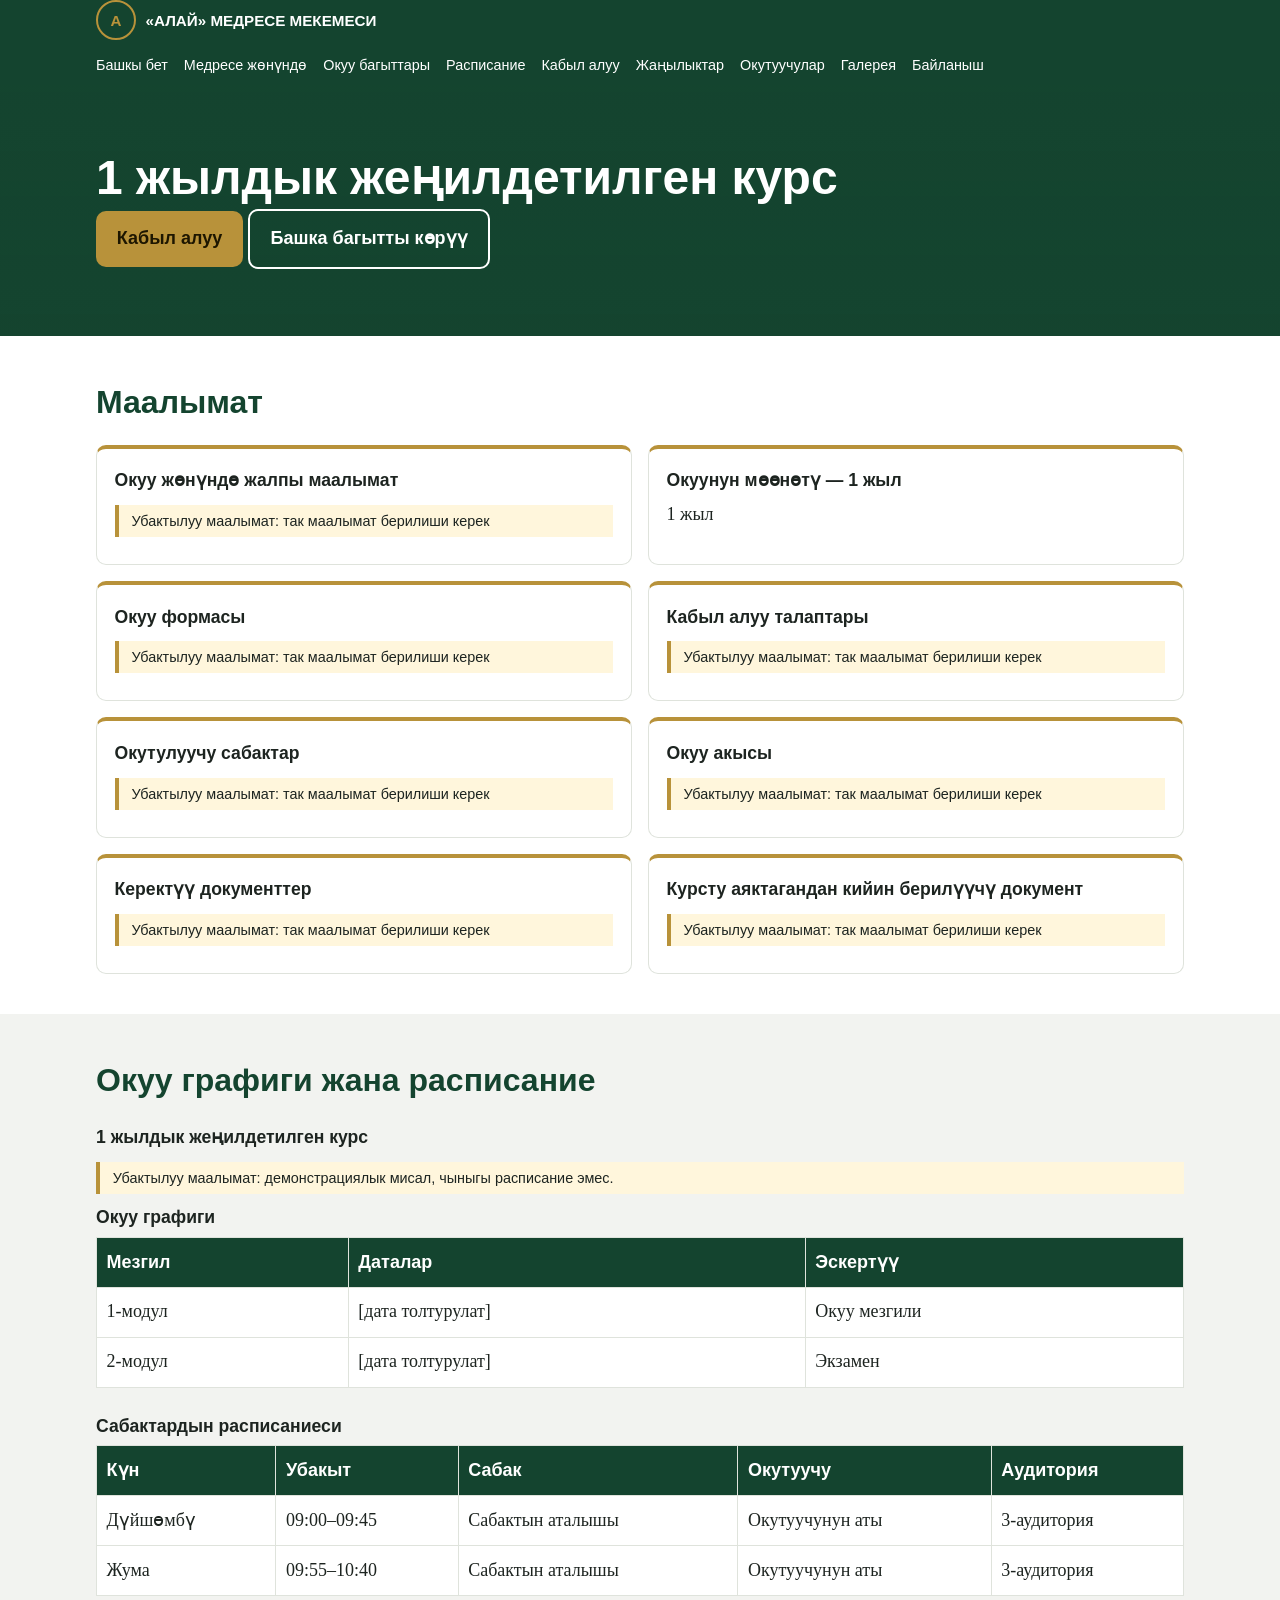
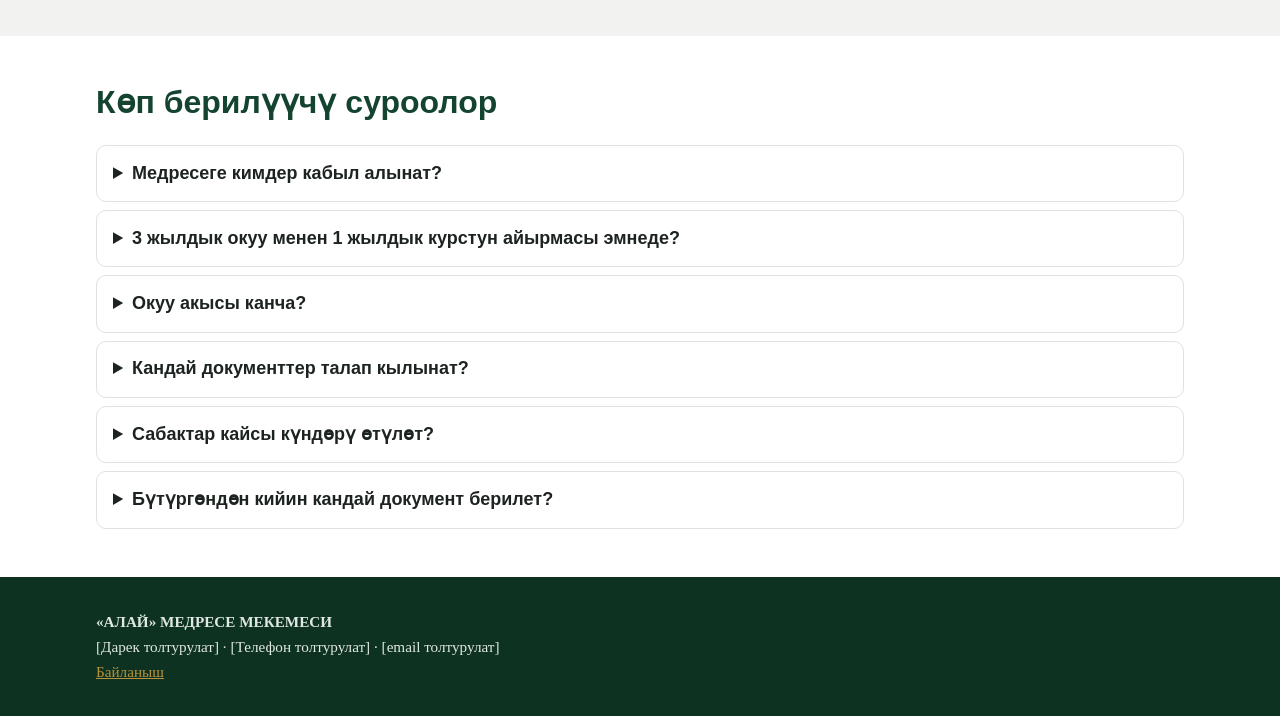
==== program-1-year.html @ 4fe24514 "first commit" ====
<!DOCTYPE html>
<html lang="ky">

<head>
    <meta charset="utf-8">
    <meta name="viewport" content="width=device-width,initial-scale=1">
    <title>1 жылдык курс — «Алай» медресе</title>
    <meta name="description" content="1 жылдык жеңилдетилген курс">
    <link rel="stylesheet" href="css/style.css">
</head>

<body>
    <div id="hdr"></div>
    <main>
        <section class="hero">
            <div class="wrap">
                <h1>1 жылдык жеңилдетилген курс</h1><a class="btn" href="admission.html">Кабыл алуу</a><a class="btn o"
                    href="program-3-year.html">Башка багытты көрүү</a>
            </div>
        </section>
        <section>
            <div class="wrap">
                <h2>Маалымат</h2>
                <div class="grid c2">
                    <div class="card">
                        <h3>Окуу жөнүндө жалпы маалымат</h3>
                        <p class="tmp">Убактылуу маалымат: так маалымат берилиши керек</p>
                    </div>
                    <div class="card">
                        <h3>Окуунун мөөнөтү — 1 жыл</h3>
                        <p>1 жыл</p>
                    </div>
                    <div class="card">
                        <h3>Окуу формасы</h3>
                        <p class="tmp">Убактылуу маалымат: так маалымат берилиши керек</p>
                    </div>
                    <div class="card">
                        <h3>Кабыл алуу талаптары</h3>
                        <p class="tmp">Убактылуу маалымат: так маалымат берилиши керек</p>
                    </div>
                    <div class="card">
                        <h3>Окутулуучу сабактар</h3>
                        <p class="tmp">Убактылуу маалымат: так маалымат берилиши керек</p>
                    </div>
                    <div class="card">
                        <h3>Окуу акысы</h3>
                        <p class="tmp">Убактылуу маалымат: так маалымат берилиши керек</p>
                    </div>
                    <div class="card">
                        <h3>Керектүү документтер</h3>
                        <p class="tmp">Убактылуу маалымат: так маалымат берилиши керек</p>
                    </div>
                    <div class="card">
                        <h3>Курсту аяктагандан кийин берилүүчү документ</h3>
                        <p class="tmp">Убактылуу маалымат: так маалымат берилиши керек</p>
                    </div>
                </div>
            </div>
        </section>
        <section class="alt">
            <div class="wrap">
                <h2>Окуу графиги жана расписание</h2>
                <div data-sched="y1"></div>
            </div>
        </section>
        <section>
            <div class="wrap">
                <h2>Көп берилүүчү суроолор</h2>
                <div id="faq"></div>
            </div>
        </section>
    </main>
    <div id="ftr"></div>
    <script src="js/data.js"></script>
    <script src="js/main.js"></script>
</body>

</html>
---- css/style.css ----
/* «Алай» медресе — дизайн системасы. Mobile First */
:root{--g:#14442f;--g2:#1f6b49;--gold:#b8923a;--bg:#fff;--soft:#f2f3f0;--tx:#1d2420;--mu:#5a635d;--r:10px;--w:1120px}
*{box-sizing:border-box;margin:0}
html{scroll-behavior:smooth}
body{font:clamp(16px,1.6vw,18px)/1.65 "Noto Serif","PT Serif",Georgia,serif;color:var(--tx);background:var(--bg);overflow-x:hidden}
h1,h2,h3,.btn,nav a,th{font-family:"Noto Sans","PT Sans",Arial,sans-serif}
h1{font-size:clamp(1.8rem,5vw,3rem);line-height:1.2}h2{font-size:clamp(1.4rem,3.5vw,2rem);margin-bottom:1rem;color:var(--g)}h3{font-size:1.1rem;margin-bottom:.3rem}
a{color:var(--g2)}img{max-width:100%;display:block}
:focus-visible{outline:3px solid var(--gold);outline-offset:2px}
.wrap{max-width:var(--w);margin:auto;padding:0 1rem}
section{padding:2.5rem 0}.alt{background:var(--soft)}
header.site{background:var(--g);color:#fff;position:sticky;top:0;z-index:10}
.bar{display:flex;flex-wrap:wrap;align-items:center;justify-content:space-between;gap:.5rem;min-height:64px}
.brand{display:flex;align-items:center;gap:.6rem;color:#fff;text-decoration:none;font:700 .95rem "Noto Sans",Arial,sans-serif}
.brand img{height:40px}.brand .lt{border:2px solid var(--gold);color:var(--gold);border-radius:50%;width:40px;height:40px;display:grid;place-items:center}
#menu-btn{background:none;border:1px solid #fff8;color:#fff;font-size:1.4rem;min-width:44px;min-height:44px;border-radius:8px}
nav{display:none;width:100%}nav.open{display:block}
nav a{display:block;color:#fff;text-decoration:none;padding:.7rem 0;border-top:1px solid #fff2}
nav a[aria-current]{color:var(--gold)}nav a.btn{color:#1d1600;text-align:center}
.hero{background:linear-gradient(#14442fcc,#14442fdd),url(../images/hero.jpg) center/cover var(--g);color:#fff;padding:4rem 0}
.hero p{max-width:60ch;margin:1rem 0 1.5rem}
.btn{display:inline-block;padding:.8rem 1.3rem;min-height:44px;border-radius:var(--r);background:var(--gold);color:#1d1600;font-weight:700;text-decoration:none;border:0;cursor:pointer;margin:.2rem .3rem .2rem 0}
.btn.o{background:none;border:2px solid currentColor;color:inherit}
.grid{display:grid;gap:1rem}
.card{background:#fff;border:1px solid #dfe3dc;border-top:4px solid var(--gold);border-radius:var(--r);padding:1.1rem}
.card img{border-radius:6px;margin-bottom:.7rem;aspect-ratio:3/2;object-fit:cover;width:100%;background:var(--soft)}
.muted{color:var(--mu)}.tmp{background:#fff6dc;border-left:4px solid var(--gold);padding:.5rem .8rem;margin:.6rem 0;font:.9rem "Noto Sans",Arial,sans-serif;color:var(--tx)}
.tabs{display:flex;flex-wrap:wrap;gap:.4rem;margin-bottom:1rem}.tabs .btn{background:#fff;border:2px solid var(--g);color:var(--g)}.tabs .btn[aria-pressed=true]{background:var(--g);color:#fff}
table{width:100%;border-collapse:collapse;background:#fff}th,td{padding:.6rem;border:1px solid #dfe3dc;text-align:left}th{background:var(--g);color:#fff}
details{background:#fff;border:1px solid #dfe3dc;border-radius:var(--r);padding:.8rem 1rem;margin-bottom:.5rem}summary{cursor:pointer;font-weight:700;font-family:"Noto Sans",Arial,sans-serif}
.gal{grid-template-columns:repeat(2,1fr)}.gal button{border:0;padding:0;background:none;cursor:zoom-in}.gal img{aspect-ratio:1;object-fit:cover;width:100%;border-radius:8px;background:var(--soft)}
#lb{position:fixed;inset:0;background:#000d;display:none;place-items:center;z-index:50;padding:1rem}#lb.open{display:grid}#lb img{max-height:90vh}
footer.site{background:#0e3222;color:#dfe8e2;padding:2rem 0;font-size:.95rem}footer a{color:var(--gold)}
@media(min-width:768px){.grid.c2,.grid.c3{grid-template-columns:repeat(2,1fr)}.gal{grid-template-columns:repeat(3,1fr)}}
@media(min-width:1024px){#menu-btn{display:none}nav{display:flex!important;width:auto;gap:1rem;align-items:center}nav a{border:0;padding:.4rem 0;font-size:.9rem}.grid.c3{grid-template-columns:repeat(3,1fr)}.gal{grid-template-columns:repeat(4,1fr)}}
@media(max-width:600px){.rt thead{display:none}.rt tr{display:block;margin-bottom:.7rem;border:1px solid #dfe3dc}.rt td{display:block;border:0;padding:.3rem .6rem}.rt td::before{content:attr(data-l)": ";font-weight:700}}
@media(prefers-reduced-motion:reduce){html{scroll-behavior:auto}}
@media print{header.site,footer.site,.tabs,.noprint,.hero{display:none!important}body{font-size:11pt}}
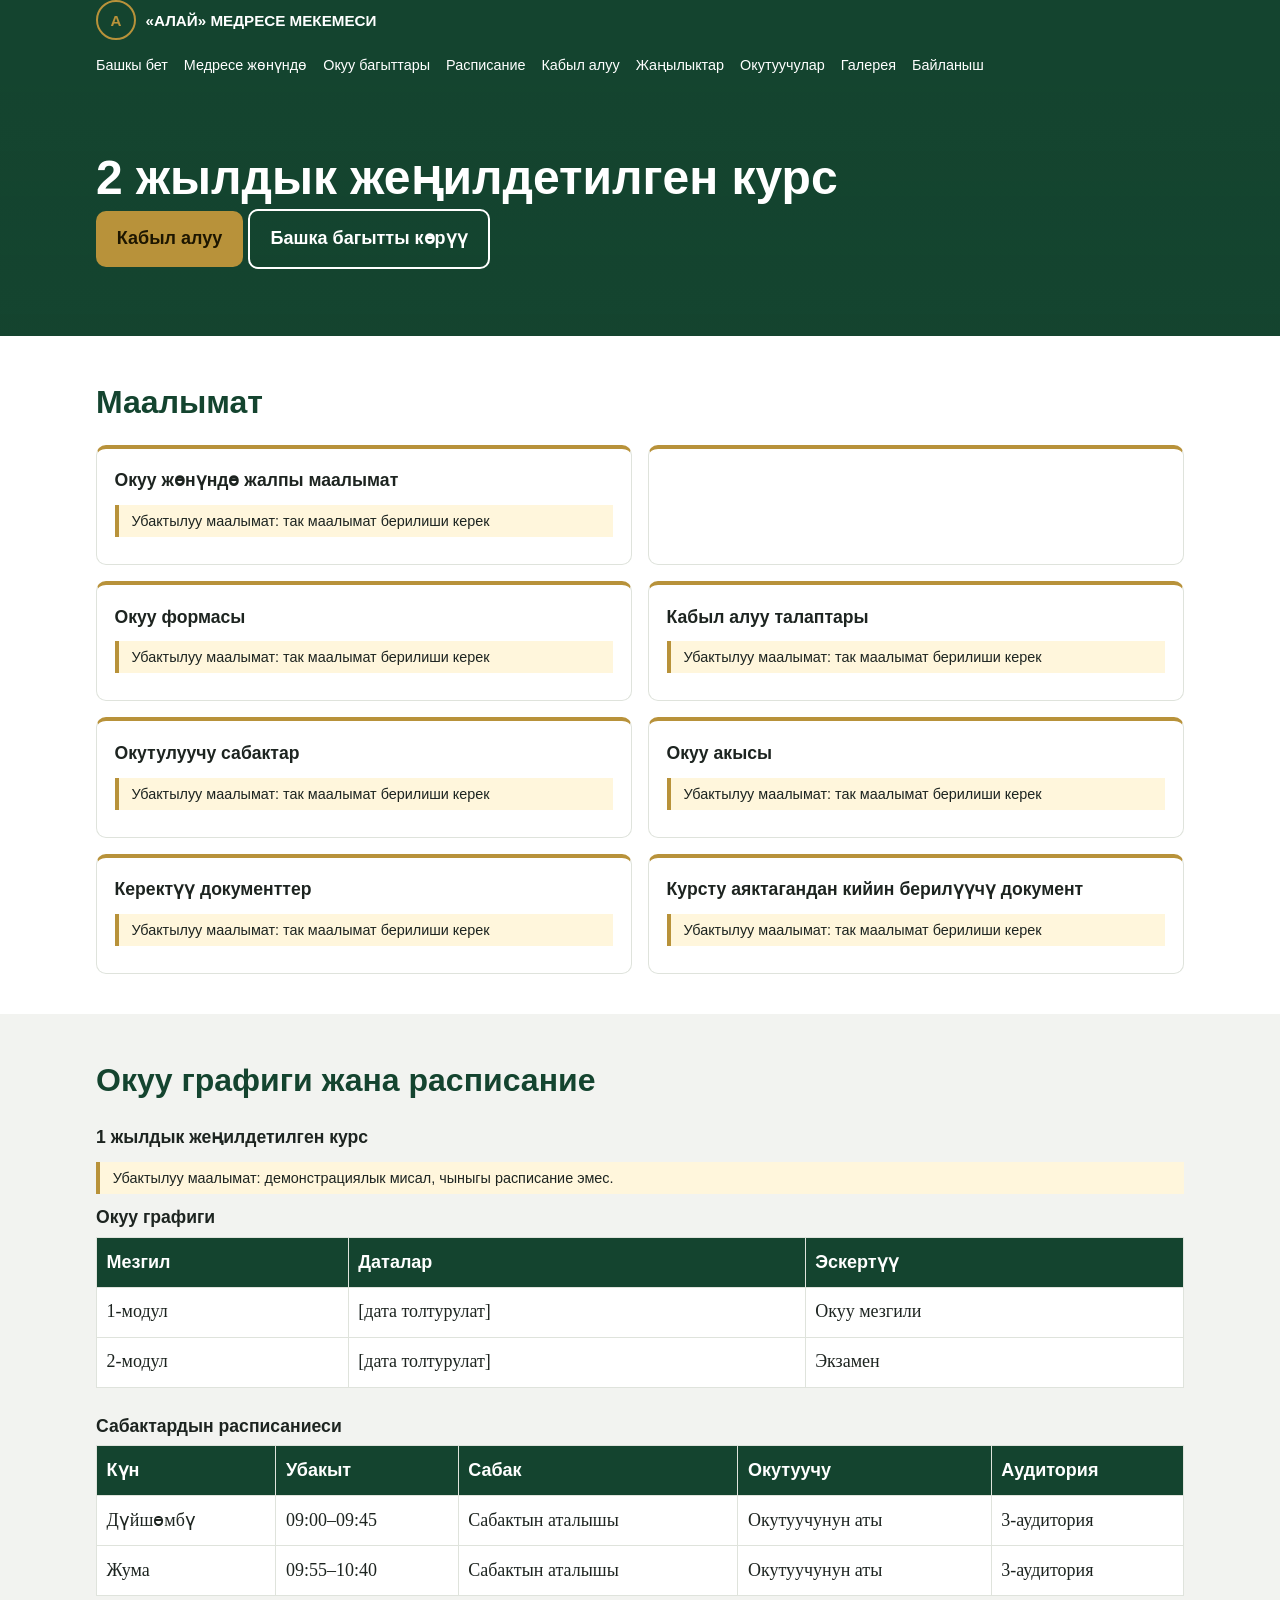
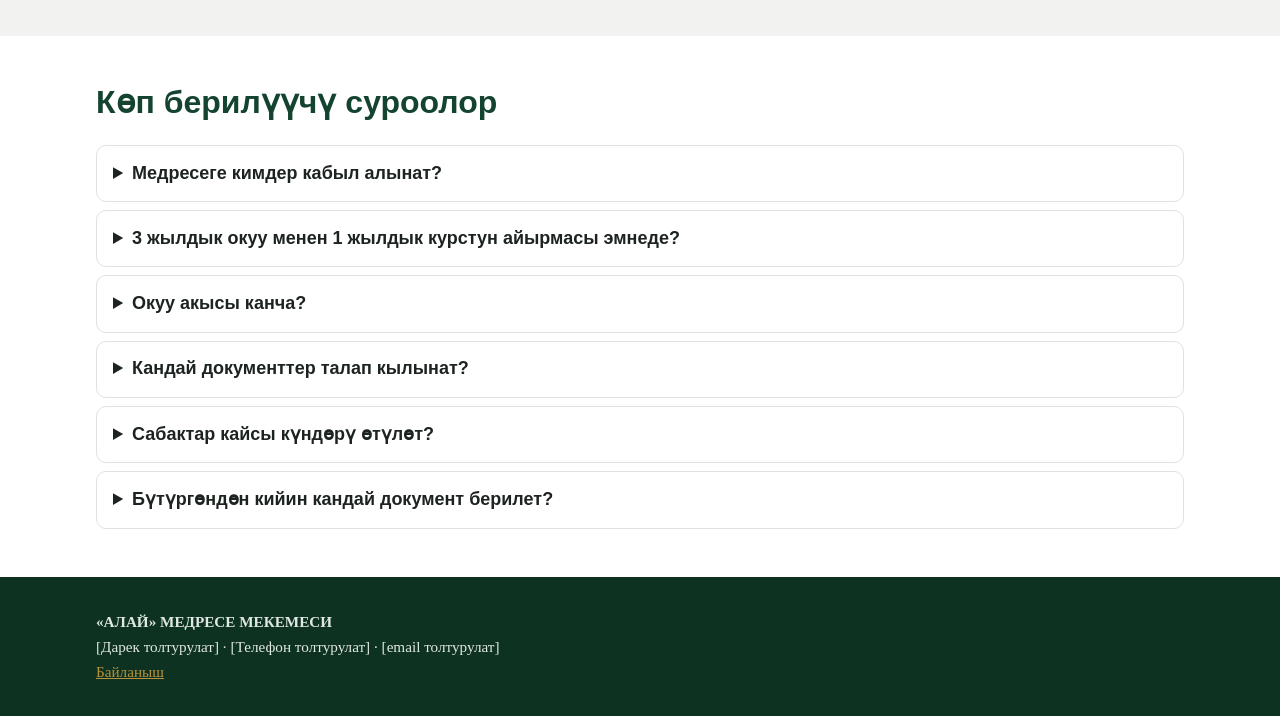
==== commit b7002065: "бирди эки кылдым" ====
--- a/program-1-year.html
+++ b/program-1-year.html
@@ -4,8 +4,8 @@
 <head>
     <meta charset="utf-8">
     <meta name="viewport" content="width=device-width,initial-scale=1">
-    <title>1 жылдык курс — «Алай» медресе</title>
-    <meta name="description" content="1 жылдык жеңилдетилген курс">
+    <title>2 жылдык курс — «Алай» медресе</title>
+    <meta name="description" content="2 жылдык жеңилдетилген курс">
     <link rel="stylesheet" href="css/style.css">
 </head>
 
@@ -14,7 +14,7 @@
     <main>
         <section class="hero">
             <div class="wrap">
-                <h1>1 жылдык жеңилдетилген курс</h1><a class="btn" href="admission.html">Кабыл алуу</a><a class="btn o"
+                <h1>2 жылдык жеңилдетилген курс</h1><a class="btn" href="admission.html">Кабыл алуу</a><a class="btn o"
                     href="program-3-year.html">Башка багытты көрүү</a>
             </div>
         </section>
@@ -27,8 +27,6 @@
                         <p class="tmp">Убактылуу маалымат: так маалымат берилиши керек</p>
                     </div>
                     <div class="card">
-                        <h3>Окуунун мөөнөтү — 1 жыл</h3>
-                        <p>1 жыл</p>
                     </div>
                     <div class="card">
                         <h3>Окуу формасы</h3>
